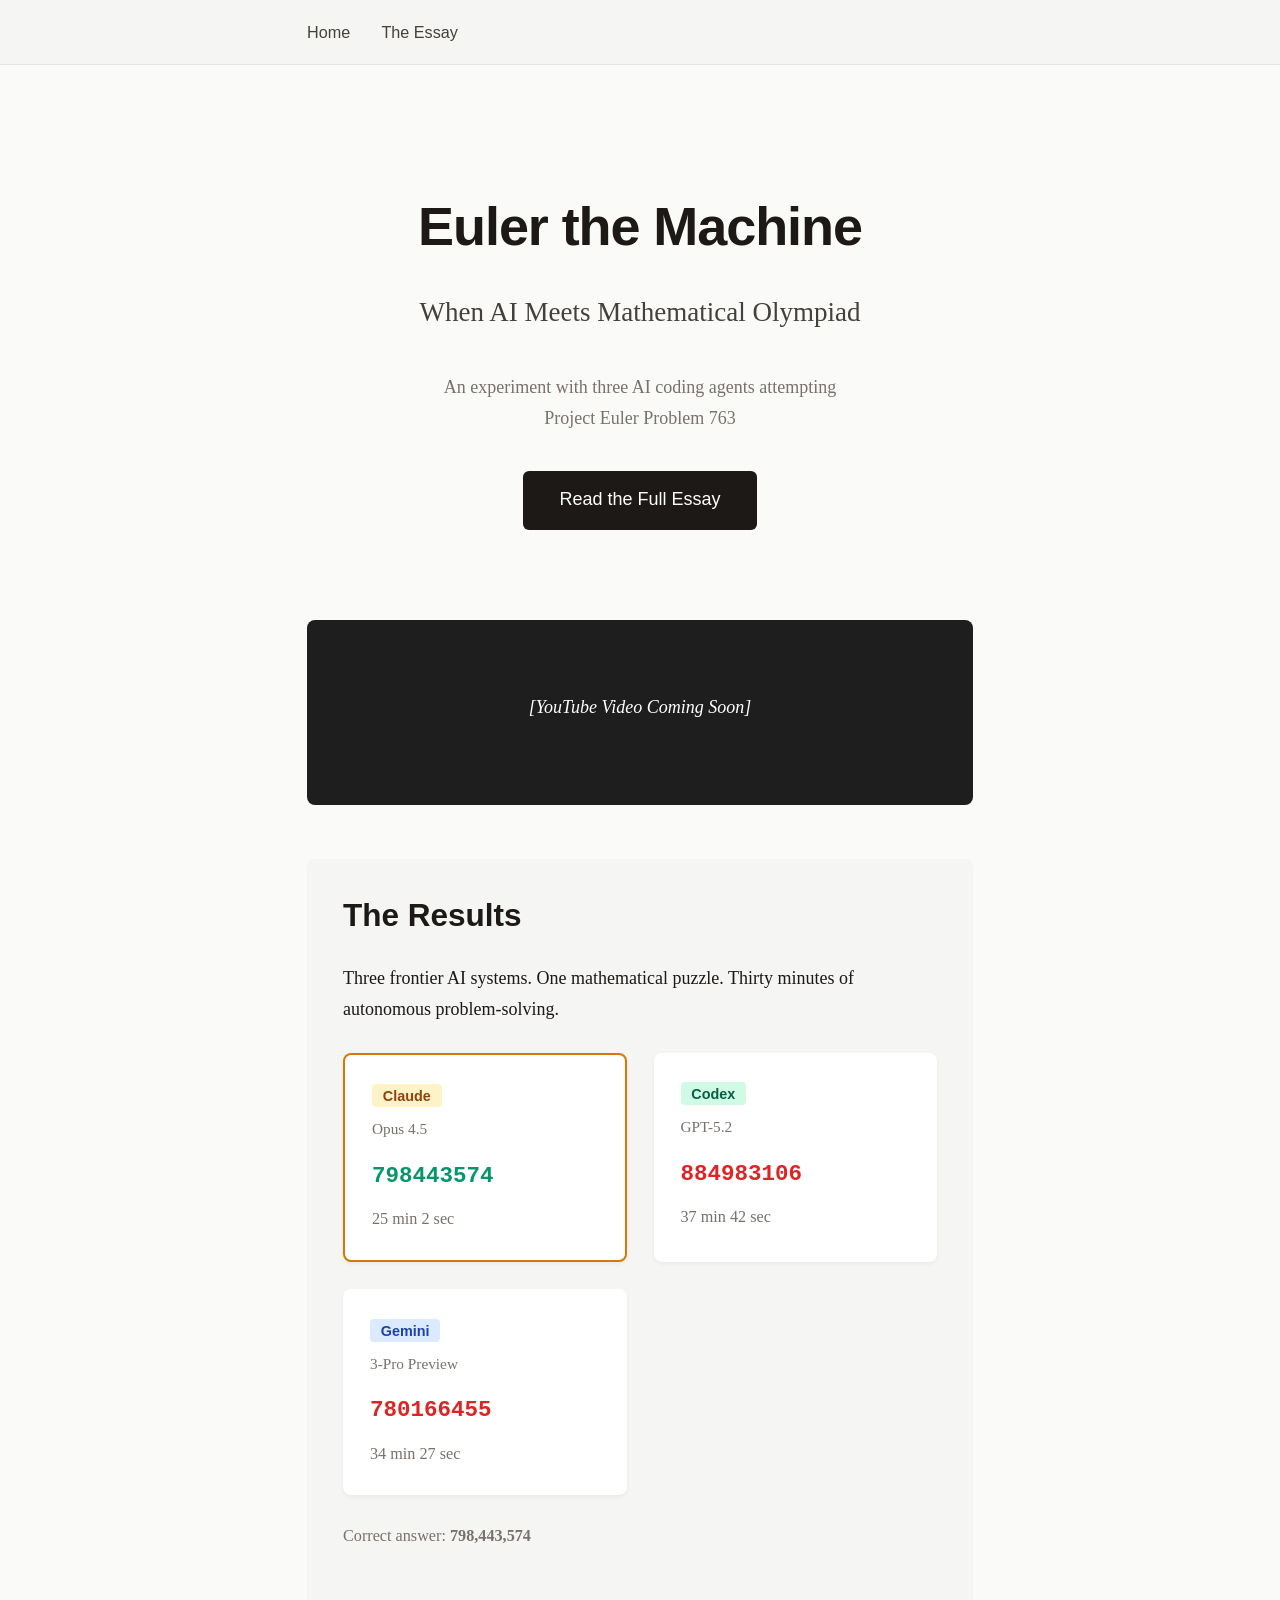
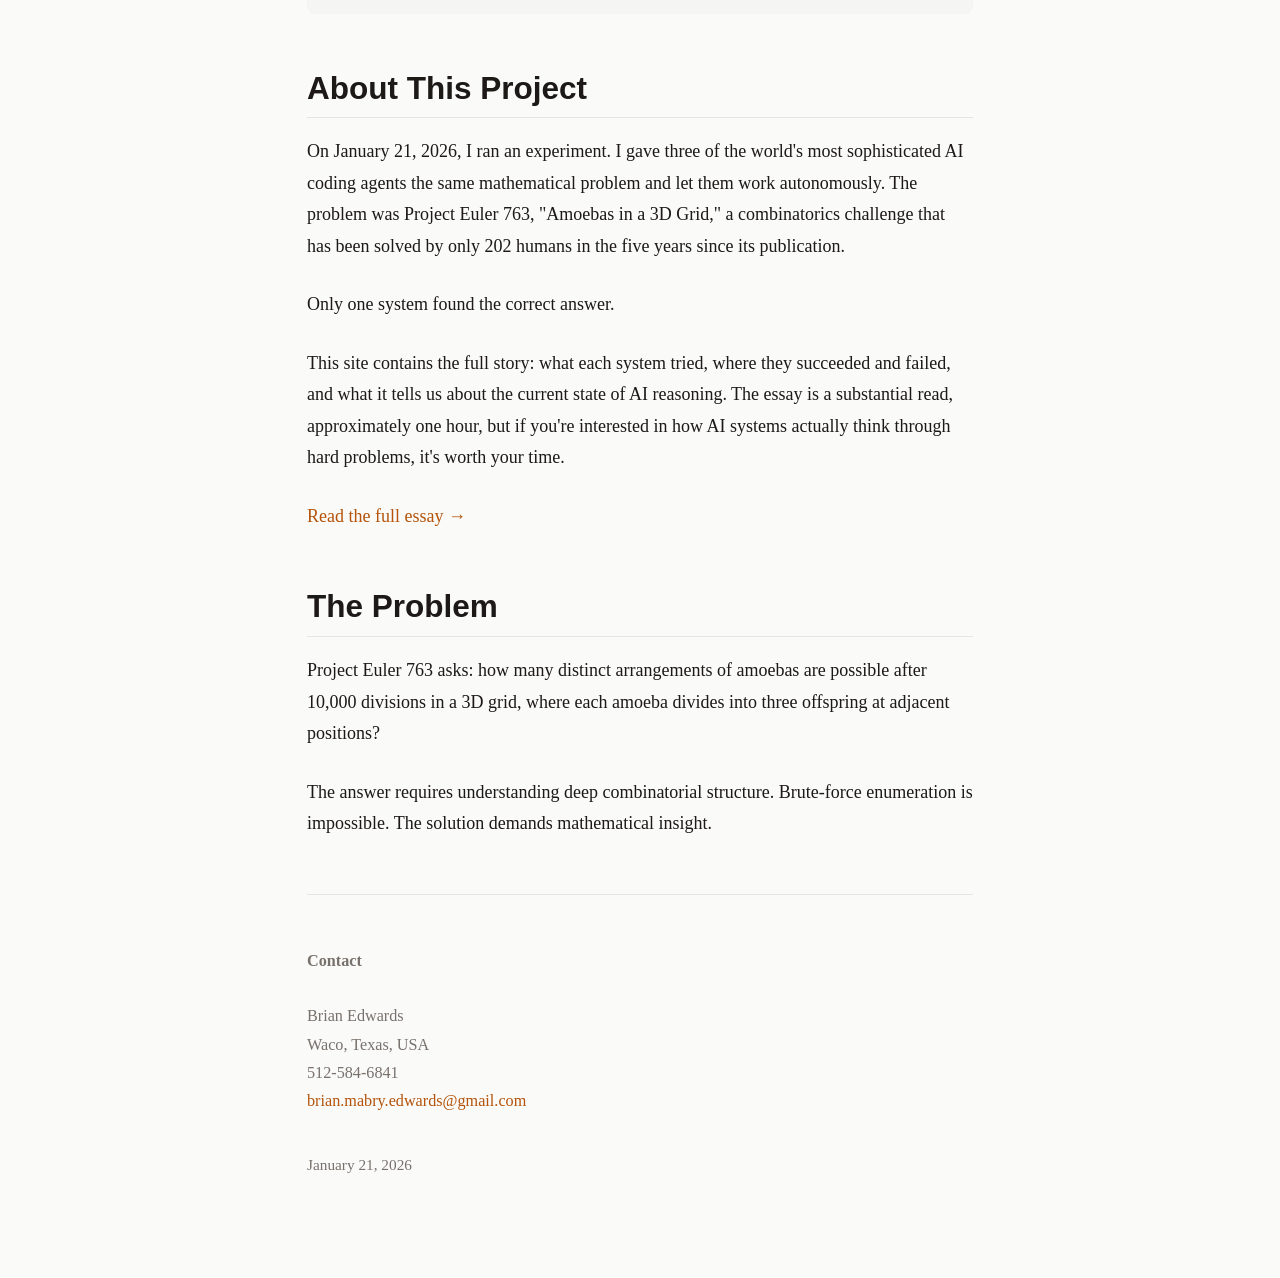
==== docs/index.html @ bb596d19 "Add essay and home page with charts - Create comprehensive essay analyzing the AI coding agent exper" ====
<!DOCTYPE html>
<html lang="en">
<head>
    <meta charset="UTF-8">
    <meta name="viewport" content="width=device-width, initial-scale=1.0">
    <meta name="description" content="Euler the Machine: An experiment where three AI coding agents attempt Project Euler 763. Only one succeeds.">
    <meta name="keywords" content="AI coding agents, Claude, Codex, Gemini, Project Euler, mathematical reasoning">
    <meta name="author" content="Brian Edwards">
    <meta property="og:title" content="Euler the Machine">
    <meta property="og:description" content="Three AI coding agents attempt Project Euler 763. Only one finds the answer.">
    <meta property="og:type" content="website">
    <title>Euler the Machine</title>
    <link rel="stylesheet" href="assets/css/style.css">
    <style>
        .home-hero {
            text-align: center;
            padding: 4rem 0 3rem;
        }
        .home-hero h1 {
            font-size: 3rem;
            margin-bottom: 0.5rem;
        }
        .tagline {
            font-size: 1.5rem;
            color: var(--text-secondary);
            margin-bottom: 2rem;
        }
        .cta-button {
            display: inline-block;
            background: var(--text-primary);
            color: white;
            padding: 0.75rem 2rem;
            border-radius: 6px;
            font-family: 'Helvetica Neue', 'Arial', sans-serif;
            font-size: 1rem;
            text-decoration: none;
            transition: background 0.2s;
        }
        .cta-button:hover {
            background: var(--text-secondary);
            border-bottom-color: transparent;
        }
        .results-preview {
            background: var(--bg-secondary);
            padding: 2rem;
            border-radius: 8px;
            margin: 3rem 0;
        }
        .results-preview h2 {
            border: none;
            margin-top: 0;
        }
        .result-cards {
            display: grid;
            grid-template-columns: repeat(auto-fit, minmax(200px, 1fr));
            gap: 1.5rem;
            margin-top: 1.5rem;
        }
        .result-card {
            background: white;
            padding: 1.5rem;
            border-radius: 8px;
            box-shadow: 0 2px 4px rgba(0,0,0,0.05);
        }
        .result-card.winner {
            border: 2px solid var(--accent-claude);
        }
        .result-card h3 {
            margin: 0 0 0.5rem 0;
            font-size: 1.1rem;
        }
        .result-card .model {
            color: var(--text-muted);
            font-size: 0.85rem;
            margin-bottom: 0.75rem;
        }
        .result-card .answer {
            font-family: 'SF Mono', 'Monaco', monospace;
            font-size: 1.25rem;
            font-weight: 600;
        }
        .result-card .answer.correct {
            color: #059669;
        }
        .result-card .answer.incorrect {
            color: #dc2626;
        }
        .result-card .time {
            font-size: 0.9rem;
            color: var(--text-muted);
            margin-top: 0.5rem;
        }
        .video-preview {
            margin: 2rem 0;
            text-align: center;
        }
        .video-placeholder {
            background: #1e1e1e;
            color: white;
            padding: 3rem;
            border-radius: 8px;
        }
    </style>
</head>
<body>
    <header>
        <div class="container">
            <nav>
                <a href="index.html">Home</a>
                <a href="essay.html">The Essay</a>
            </nav>
        </div>
    </header>

    <main class="container">
        <div class="home-hero">
            <h1>Euler the Machine</h1>
            <p class="tagline">When AI Meets Mathematical Olympiad</p>
            <p style="color: var(--text-muted); margin-bottom: 2rem;">An experiment with three AI coding agents attempting<br>Project Euler Problem 763</p>
            <a href="essay.html" class="cta-button">Read the Full Essay</a>
        </div>

        <div class="video-preview">
            <div class="video-placeholder">
                <p><em>[YouTube Video Coming Soon]</em></p>
            </div>
        </div>

        <div class="results-preview">
            <h2>The Results</h2>
            <p>Three frontier AI systems. One mathematical puzzle. Thirty minutes of autonomous problem-solving.</p>

            <div class="result-cards">
                <div class="result-card winner">
                    <h3><span class="label-claude">Claude</span></h3>
                    <div class="model">Opus 4.5</div>
                    <div class="answer correct">798443574</div>
                    <div class="time">25 min 2 sec</div>
                </div>
                <div class="result-card">
                    <h3><span class="label-codex">Codex</span></h3>
                    <div class="model">GPT-5.2</div>
                    <div class="answer incorrect">884983106</div>
                    <div class="time">37 min 42 sec</div>
                </div>
                <div class="result-card">
                    <h3><span class="label-gemini">Gemini</span></h3>
                    <div class="model">3-Pro Preview</div>
                    <div class="answer incorrect">780166455</div>
                    <div class="time">34 min 27 sec</div>
                </div>
            </div>
            <p style="margin-top: 1.5rem; font-size: 0.9rem; color: var(--text-muted);">
                Correct answer: <strong>798,443,574</strong>
            </p>
        </div>

        <section style="margin: 3rem 0;">
            <h2>About This Project</h2>
            <p>On January 21, 2026, I ran an experiment. I gave three of the world's most sophisticated AI coding agents the same mathematical problem and let them work autonomously. The problem was Project Euler 763, "Amoebas in a 3D Grid," a combinatorics challenge that has been solved by only 202 humans in the five years since its publication.</p>

            <p>Only one system found the correct answer.</p>

            <p>This site contains the full story: what each system tried, where they succeeded and failed, and what it tells us about the current state of AI reasoning. The essay is a substantial read, approximately one hour, but if you're interested in how AI systems actually think through hard problems, it's worth your time.</p>

            <p><a href="essay.html">Read the full essay &rarr;</a></p>
        </section>

        <section style="margin: 3rem 0;">
            <h2>The Problem</h2>
            <p>Project Euler 763 asks: how many distinct arrangements of amoebas are possible after 10,000 divisions in a 3D grid, where each amoeba divides into three offspring at adjacent positions?</p>

            <p>The answer requires understanding deep combinatorial structure. Brute-force enumeration is impossible. The solution demands mathematical insight.</p>
        </section>

        <footer>
            <p><strong>Contact</strong></p>
            <div class="contact-info">
                <p>Brian Edwards<br>
                Waco, Texas, USA<br>
                512-584-6841<br>
                <a href="mailto:brian.mabry.edwards@gmail.com">brian.mabry.edwards@gmail.com</a></p>
            </div>
            <p style="margin-top: 2rem; font-size: 0.85rem;">January 21, 2026</p>
        </footer>
    </main>
</body>
</html>
---- docs/assets/css/style.css ----
/* Euler the Machine - Essay Stylesheet */

:root {
    --bg-primary: #fafaf9;
    --bg-secondary: #f5f5f4;
    --text-primary: #1c1917;
    --text-secondary: #44403c;
    --text-muted: #78716c;
    --accent-claude: #d97706;
    --accent-codex: #059669;
    --accent-gemini: #2563eb;
    --border-color: #e7e5e4;
    --code-bg: #f5f5f4;
    --link-color: #b45309;
    --max-width: 720px;
}

* {
    box-sizing: border-box;
}

html {
    font-size: 18px;
    scroll-behavior: smooth;
}

body {
    font-family: 'Georgia', 'Times New Roman', serif;
    line-height: 1.75;
    color: var(--text-primary);
    background-color: var(--bg-primary);
    margin: 0;
    padding: 0;
}

.container {
    max-width: var(--max-width);
    margin: 0 auto;
    padding: 2rem 1.5rem;
}

/* Typography */
h1, h2, h3, h4, h5, h6 {
    font-family: 'Helvetica Neue', 'Arial', sans-serif;
    font-weight: 600;
    line-height: 1.3;
    margin-top: 2.5rem;
    margin-bottom: 1rem;
}

h1 {
    font-size: 2.5rem;
    margin-top: 1rem;
    letter-spacing: -0.02em;
}

h2 {
    font-size: 1.75rem;
    border-bottom: 1px solid var(--border-color);
    padding-bottom: 0.5rem;
}

h3 {
    font-size: 1.35rem;
}

p {
    margin-bottom: 1.5rem;
}

a {
    color: var(--link-color);
    text-decoration: none;
    border-bottom: 1px solid transparent;
    transition: border-color 0.2s;
}

a:hover {
    border-bottom-color: var(--link-color);
}

/* Header and Navigation */
header {
    background: var(--bg-secondary);
    border-bottom: 1px solid var(--border-color);
    padding: 1rem 0;
}

header .container {
    padding-top: 0;
    padding-bottom: 0;
}

nav {
    font-family: 'Helvetica Neue', 'Arial', sans-serif;
    font-size: 0.9rem;
}

nav a {
    margin-right: 1.5rem;
    color: var(--text-secondary);
}

nav a:hover {
    color: var(--text-primary);
}

/* Hero Section */
.hero {
    text-align: center;
    padding: 3rem 0;
    border-bottom: 1px solid var(--border-color);
    margin-bottom: 2rem;
}

.hero h1 {
    margin-bottom: 0.5rem;
}

.hero .subtitle {
    font-size: 1.25rem;
    color: var(--text-secondary);
    margin-bottom: 1rem;
}

.hero .meta {
    font-size: 0.9rem;
    color: var(--text-muted);
}

/* Article Content */
article {
    margin-bottom: 3rem;
}

article img {
    max-width: 100%;
    height: auto;
    border-radius: 8px;
    box-shadow: 0 4px 12px rgba(0, 0, 0, 0.1);
    margin: 2rem 0;
}

.image-caption {
    text-align: center;
    font-size: 0.9rem;
    color: var(--text-muted);
    margin-top: -1rem;
    margin-bottom: 2rem;
    font-style: italic;
}

/* Blockquotes */
blockquote {
    border-left: 4px solid var(--accent-claude);
    margin: 2rem 0;
    padding: 0.5rem 1.5rem;
    background: var(--bg-secondary);
    font-style: italic;
}

blockquote p:last-child {
    margin-bottom: 0;
}

/* Code */
code {
    font-family: 'SF Mono', 'Monaco', 'Menlo', monospace;
    font-size: 0.85em;
    background: var(--code-bg);
    padding: 0.15rem 0.4rem;
    border-radius: 4px;
}

pre {
    background: #1e1e1e;
    color: #d4d4d4;
    padding: 1.5rem;
    border-radius: 8px;
    overflow-x: auto;
    font-size: 0.85rem;
    line-height: 1.5;
    margin: 2rem 0;
}

pre code {
    background: none;
    padding: 0;
    color: inherit;
}

/* Tables */
table {
    width: 100%;
    border-collapse: collapse;
    margin: 2rem 0;
    font-size: 0.95rem;
}

th, td {
    padding: 0.75rem 1rem;
    text-align: left;
    border-bottom: 1px solid var(--border-color);
}

th {
    font-family: 'Helvetica Neue', 'Arial', sans-serif;
    font-weight: 600;
    background: var(--bg-secondary);
}

tr:hover {
    background: var(--bg-secondary);
}

/* Result Indicators */
.result-correct {
    color: #059669;
    font-weight: 600;
}

.result-incorrect {
    color: #dc2626;
    font-weight: 600;
}

/* System Labels */
.label-claude {
    background: #fef3c7;
    color: #92400e;
    padding: 0.2rem 0.6rem;
    border-radius: 4px;
    font-size: 0.8rem;
    font-weight: 600;
}

.label-codex {
    background: #d1fae5;
    color: #065f46;
    padding: 0.2rem 0.6rem;
    border-radius: 4px;
    font-size: 0.8rem;
    font-weight: 600;
}

.label-gemini {
    background: #dbeafe;
    color: #1e40af;
    padding: 0.2rem 0.6rem;
    border-radius: 4px;
    font-size: 0.8rem;
    font-weight: 600;
}

/* Charts Container */
.chart-container {
    margin: 2rem 0;
    background: var(--bg-secondary);
    padding: 1.5rem;
    border-radius: 8px;
}

/* Summary Box */
.summary-box {
    background: linear-gradient(135deg, #fef3c7 0%, #fcd34d 100%);
    padding: 1.5rem 2rem;
    border-radius: 8px;
    margin: 2rem 0;
}

.summary-box h3 {
    margin-top: 0;
}

/* Video Embed */
.video-container {
    position: relative;
    padding-bottom: 56.25%;
    height: 0;
    overflow: hidden;
    margin: 2rem 0;
    border-radius: 8px;
}

.video-container iframe {
    position: absolute;
    top: 0;
    left: 0;
    width: 100%;
    height: 100%;
    border: none;
}

/* Footer */
footer {
    border-top: 1px solid var(--border-color);
    padding: 2rem 0;
    margin-top: 3rem;
    color: var(--text-muted);
    font-size: 0.9rem;
}

.contact-info {
    margin-top: 1rem;
}

/* Reading Progress */
.reading-info {
    background: var(--bg-secondary);
    padding: 1rem 1.5rem;
    border-radius: 8px;
    margin-bottom: 2rem;
    font-size: 0.9rem;
    color: var(--text-secondary);
}

/* Responsive */
@media (max-width: 768px) {
    html {
        font-size: 16px;
    }

    .container {
        padding: 1rem;
    }

    h1 {
        font-size: 2rem;
    }

    h2 {
        font-size: 1.5rem;
    }

    table {
        font-size: 0.85rem;
    }

    th, td {
        padding: 0.5rem;
    }
}

/* Print Styles */
@media print {
    body {
        background: white;
    }

    .container {
        max-width: 100%;
    }

    header, footer, .video-container {
        display: none;
    }
}
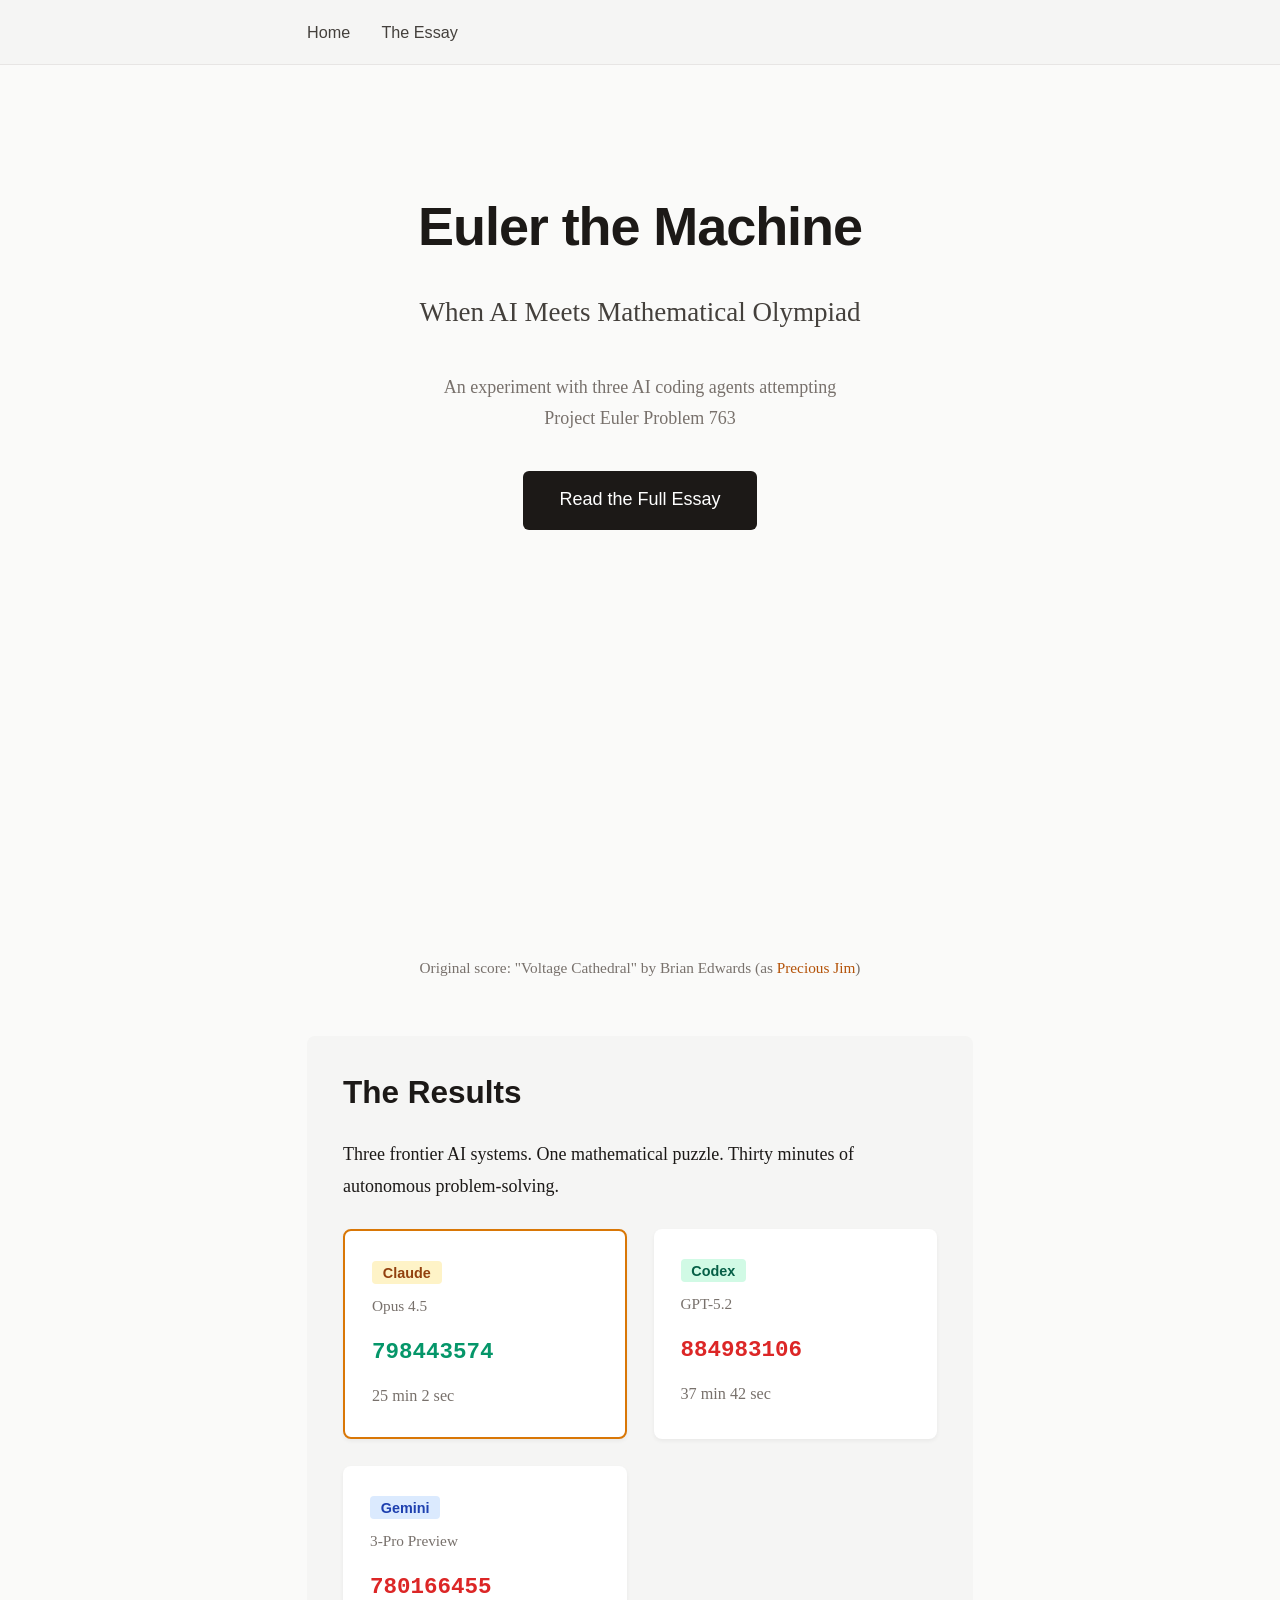
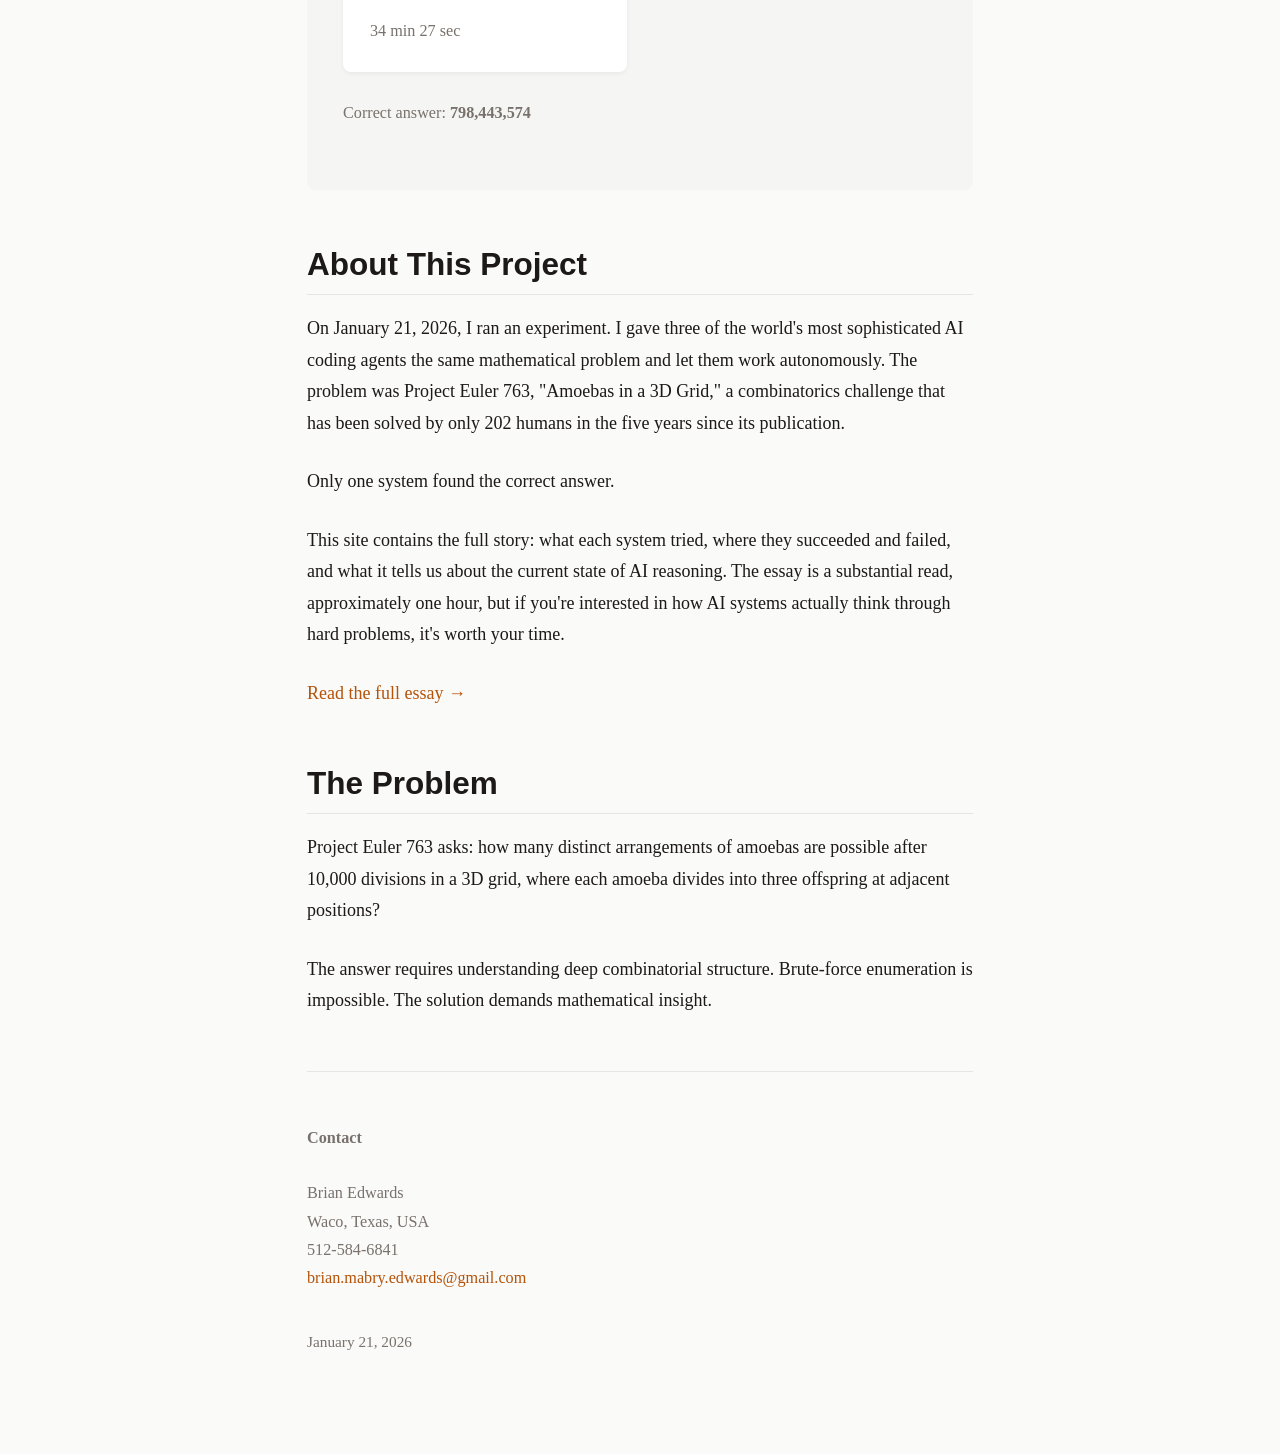
==== commit 8d0521ba: "Add YouTube video embed and music credit - Embed YouTube video (eVNMWwjYwIg) on both index and essay" ====
--- a/docs/index.html
+++ b/docs/index.html
@@ -121,9 +121,8 @@
         </div>
 
         <div class="video-preview">
-            <div class="video-placeholder">
-                <p><em>[YouTube Video Coming Soon]</em></p>
-            </div>
+            <iframe width="560" height="315" src="https://www.youtube.com/embed/eVNMWwjYwIg" title="Euler the Machine - AI Coding Agents vs Project Euler 763" frameborder="0" allow="accelerometer; autoplay; clipboard-write; encrypted-media; gyroscope; picture-in-picture; web-share" allowfullscreen></iframe>
+            <p style="font-size: 0.85rem; color: var(--text-muted); margin-top: 0.5rem;">Original score: "Voltage Cathedral" by Brian Edwards (as <a href="https://soundcloud.com/precious-jim-stone/voltage-cathedral?in=precious-jim-stone/sets/claude-code" target="_blank">Precious Jim</a>)</p>
         </div>
 
         <div class="results-preview">
